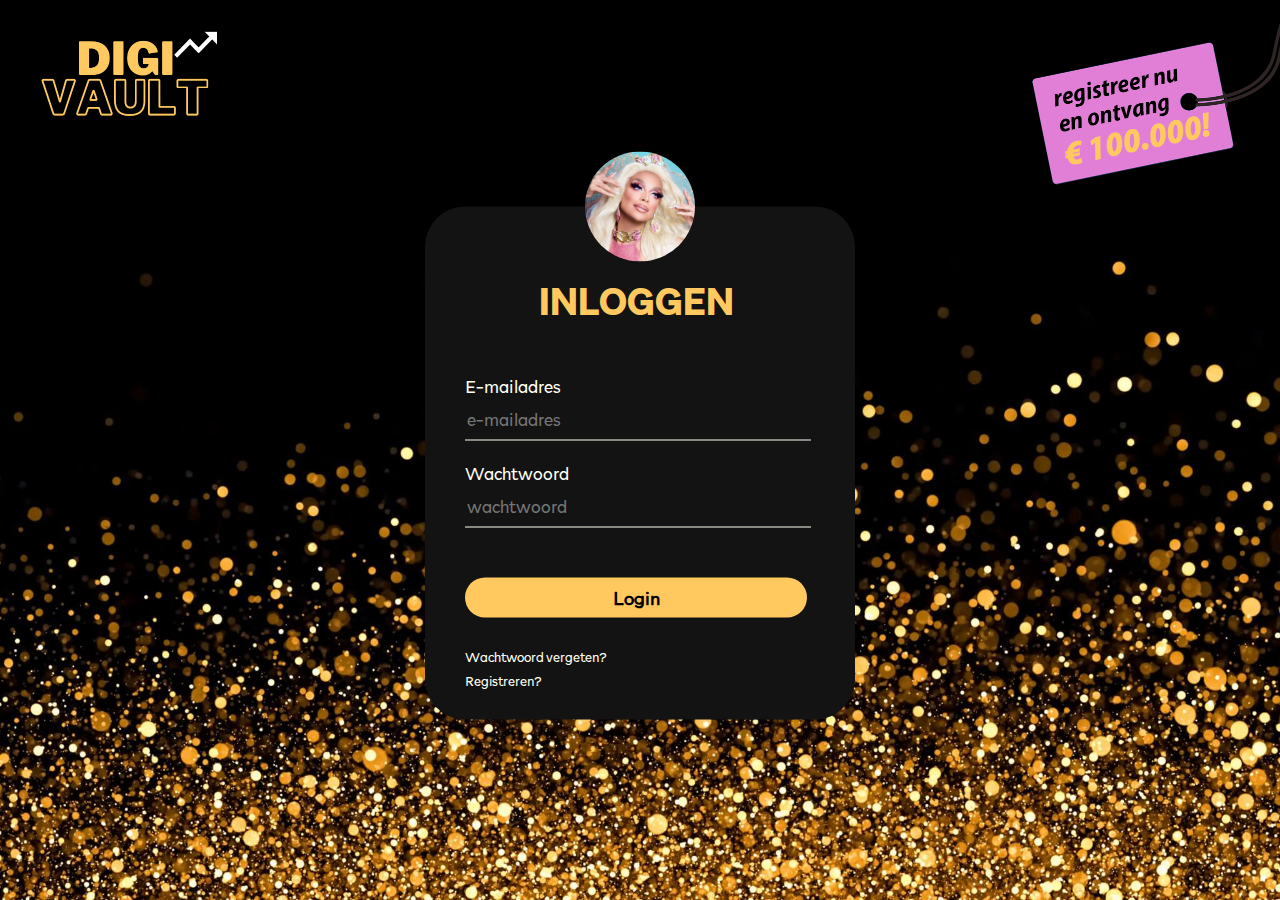
==== src/main/resources/static/index.html @ a88473b8 "Verbetering front end validatie registratieLaag." ====
<!DOCTYPE html>
<html lang="nl">
    <head>
        <meta charset="UTF-8">
        <meta name="viewport" content="width=device-width, initial-scale=1">
        <title>DIGIVAULT - Rich and famous by default</title>
        <link rel="icon" type="image/x-icon" href="images/favicon.png">
        <link rel="stylesheet" href="css/style.css">
        <!-- algemeen javascript -->
        <script defer src="js/loginScript.js"></script>
        <script defer src="js/registratie.js"></script>
    </head>

    <body>

    <!-- Opzet logo-->
    <img id="logoDigivault" src="images/logoDigivault.png" alt="logo van Digivault">

    <!-- Opzet welkomsAanbieding-->
    <img id="welkomsAanbieding" src="images/welkomsAanbieding.png" alt="reclame voor registratie">

    <!-- Opzet loginPagina -->
    <div id = "loginPagina" class="standaard loginPagina">
        <img class="avatar" alt="Diva-avatar" src="images/diva_avatar.jpg">
        <h1>Inloggen</h1>
        <p id="foutMeldingLogin"></p>
        <form>
            <p>E-mailadres</p>
            <input id="email_login" name="email_login" placeholder="e-mailadres" title="vul je e-mailadres in"
                   required="" type="email">
            <p>Wachtwoord</p>
            <input id="wachtwoord_login" name="wachtwoord_login" placeholder="wachtwoord" title="vul je wachtwoord in"
                   required="" type="password">
            <input id="login" name="login" type="submit" value="Login">
            <a id="naarWachtwoordVergeten" href="#">Wachtwoord vergeten?</a> <br>
            <a id="naarRegistreren" href="#">Registreren?</a>
        </form>
    </div>

    <!-- Opzet wachtwoordVergeten -->
    <div id= "wachtwoordVergetenLaag" class="standaard wachtwoordVergeten">
        <img class="avatar" alt="Ooops" src="images/oops1.jpg">
        <h1>Wachtwoord vergeten?</h1>
        <form name="registratieFormulier">
            <p>E-mailadres</p>
            <input id="email_login1" name="email_login" placeholder="e-mailadres" title="vul je e-mailadres in"
                   required="" type="email">
            <p>nieuw wachtwoord</p>
            <input id="wachtwoord_nieuw" name="wachtwoord_nieuw" placeholder="nieuw wachtwoord" title="vul je wachtwoord in"
                   required="" type="password">
            <p>wachtwoord herhalen</p>
            <input id="wachtwoord_herhaal" name="wachtwoord_herhaal" placeholder="herhaal wachtwoord" title="vul je wachtwoord in"
                   required="" type="password">
            <input id="veranderWachtwoord" name="verander" type="submit" value="Verander!">
            <a id="naarLoginPagina" href="#">Inloggen?</a> <br>
            <a id="naarRegistreren1" href="#">Registreren?</a>
        </form>
    </div>

    <!-- Opzet registratieLaag -->
    <div id="registratieLaag" class="standaard registratieLaag">
        <img class="avatar" alt="registratie-avatar" src="images/registratie_avatar.jpg">
        <h1>Registreren</h1>
        <pre id="infoInvullen">Vul hieronder je gegevens in en loop binnen als DIVA! <br id="infoInvullenSchaalbaar"> Velden met een sterretje zijn verplicht</pre>
        <pre id="foutMeldingRegistratie"></pre>
        <form id="registratieFormulier">
            <div id="grid_registratie" class="grid_4">
                <p class="registratie schaalbaar">Inloggegevens:</p>
                <input id="email_reg" name="email_reg" placeholder="e-mailadres *" title="vul een geldig e-mailadres in"
                       required="" type="email">
                <input id="wachtwoord_reg" maxlength="65" minlength="10" name="wachtwoord_reg"
                       placeholder="wachtwoord *" title="je wachtwoord (10 tot 65 tekens)" required="" type="password">
                <input id="wachtwoord_check" maxlength="65" minlength="10" name="wachtwoord_check"
                       placeholder="wachtwoord (check) *" title="herhaal je wachtwoord" required="" type="password">
                <p class="registratie schaalbaar">Persoonsgegevens: </p>
                <input id="voornaam" name="voornaam" placeholder="voornaam *" title="je voornaam" required=""
                       type="text">
                <input id="tussenvoegsel" name="tussenvoegsel" placeholder="tussenvoegsel" maxlength="15"
                       title="je eventuele tussenvoegsel" type="text">
                <input id="achternaam" name="achternaam" placeholder="achternaam *" title="je achternaam" required=""
                       type="text">
                <br class="schaalbaar">
                <input id="geboortedatum" name="geboortedatum" placeholder="geboortedatum *" title="je geboortedatum"
                       required="" type="date">
                <input id="bsn" minlength="8" maxlength="9" name="bsn" placeholder="bsn *"
                       title="je BSN (8 of 9 cijfers)" required="" type="number">
                <br class="schaalbaar">
                <p class="registratie schaalbaar">Adresgegevens:</p>
                <input id="postcode" name="postcode" placeholder="postcode *" title="je postcode (AAAA11)" required=""
                       maxlength="6" type="text">
                <input id="huisnummer" name="huisnummer" placeholder="huisnummer *" title="je huisnummer" required=""
                       type="number">
                <input id="toevoeging" name="toevoeging" placeholder="toevoeging" maxlength="5"
                       title="je eventuele huisnummertoevoeging" type="text">
                <p class="registratie schaalbaar"></p>
                <input id="straatnaam" name="straatnaam" placeholder="straatnaam" title="wordt automatisch ingevuld"
                       required="" type="text">
                <input id="woonplaats" name="woonplaats" placeholder="woonplaats" title="wordt automatisch ingevuld"
                       required="" type="text">
            </div>
            <div class="grid_3">
                <br>
                <input id="registreren" name="registreren" type="submit" value="Registreren">
                <br>
            </div>
        </form>
    </div>

    <!-- Opzet registratieLaag -->
    <div id="registratieBevestiging" class="standaard registratieBevestiging">
        <img class="avatarReg" alt="registratie-avatar" src="images/geregistreerd.gif">
        <h1 id="registratieKop">Welkom DIVA!</h1>
        <pre id="registratieInformatie"></pre>
        <pre id="registratieTegoed">De  <span id="veelGeld">€100.000</span>  staat op je rekening!</pre>
        <input id="bevestigingSluiten" type="submit" value="Super!">
    </div>

    <!-- javascript ivm aanvullen adresgegevens -->
    <script defer src="js/adresAanvulling.js"></script>

    </body>
</html>
---- src/main/resources/static/css/style.css ----
/* ----- KLEUREN ----- */

:root {
    --divaGoud: #ffc95f;
    --divaRoze: #f27ddd;
    --divaDrop: #131313;
    --divaIvoor: #fffff0;
    --divaGroen: #44c26e;
    --divaRood: #E34232;
    --divaBrons: #704909;
}

/* ----- FONTS ----- */

@font-face {
    font-family: diva;
    src: url("../fonts/diva.otf");
}

@font-face {
    font-family: bling;
    src: url("../fonts/bling.otf");
}

/* ----- HTML ELEMENTEN ----- */

body {    /* Opzet body */
    background: url("../images/background.jpg") fixed;
    background-size: cover;
    font-family: diva, Verdana, serif;
    font-size: 17px;
    margin: 0;
    padding: 0;
    min-height: 100vh;
    width: 100%;
    position: relative;
}

h1 {    /* Header 1 */
    font-family: bling, Verdana, sans-serif;
    font-size: 38px;
    /*font-weight: bold;*/
    color: var(--divaGoud);
    text-align: center;
    margin-top: 3px;
    margin-bottom: 30px;
}

h2[class="overzicht"] {    /* Header 2 financieel overzicht */
    /*font-family: bling, Verdana, sans-serif;*/
    font-weight: bold;
    font-size: 32px;
    text-align: center;
    margin-bottom: 30px;
    margin-top: -20px;
    color: var(--divaRoze);
}

pre {    /* Preformatted text, neemt spaties mee */
    font-family: diva, Verdana, sans-serif;
}

#infoInvullen {    /* Aanpassingen voor informatie #infoInvullen in #registratieLaag*/
    text-align: center;
    font-weight: normal;
    margin-top: -25px;
    margin-bottom: 40px;
}

p {    /* Alinea's */
    margin: 0;
    padding: 0;
}

p[class="registratie"] {    /* Aanpassingen voor alinea's in de registratieLaag */
    margin-top: 9px;
    margin-left: -10px;
    margin-right: 2px;
}

p[class="fi"] {    /* Aanpassingen voor alinea's in het financieel overzicht */
    font-weight: bold;
    font-size: 18px;
    color: var(--divaRoze);

}

a {    /* Standaardstijl voor alle linkjes */
    transition-duration: 0.4s;
    font-family: diva, Verdana, sans-serif;
    font-size: 13px;
    font-weight: initial;
    color: var(--divaIvoor);
    text-decoration: none;
    line-height: 20px;
}

a[id="naarAlleKoersen"] {    /* Aangepaste stijl voor linkje #naarAlleKoersen */
    display: block;
    font-size: 16px;
    text-align: center;
    margin: 20px auto -30px;
}

a:hover {    /* Standaardstijl voor gehoverde linkjes */
    color: var(--divaGoud);
}

input {    /* Standaardstijl invoerveld */
    width: 100%;
    margin-bottom: 20px;
    font-size: 17px;
    font-family: diva, serif;
    color: var(--divaIvoor);
    border: none;
    border-bottom: 1px solid;
    background: transparent;
    outline: none;
    height: 40px;
}

input[type="submit"], input[type="button"] {    /* Aanpassingen invoervelden van type submit/button */
    margin-top: 30px;
    margin-bottom: 25px;
    background: var(--divaGoud);
    text-align: center;
    border: none;
    outline: none;
    height: 40px;
    color: black;
    font-size: 18px;
    font-weight: bold;
    border-radius: 20px;
}

input[type="submit"]:hover, input[type="button"]:hover {    /* Aanpassingen invoervelden van submit/button bij hover */
    box-shadow: 0 3px 9px 0 rgba(0, 0, 0, 0.24), 0 7px 20px 0 rgba(0,0,0,0.19);
    transition-duration: 1.2s;
    background: var(--divaRoze);
    cursor: pointer;
}

input[class = "hoeveelheid"] {    /* Hoeveelheid invoerveld voor transactie*/
    width: 150px;
    font-size: 17px;
    font-family: diva, serif;
    color: var(--divaIvoor);
    border: none;
    border-bottom: 1px solid;
    background: transparent;
    outline: none;
    height: 20px;
}

/* ----- KLASSEN ----- */

.standaard {    /* Standaardstijl van pagina of laag */
    background: var(--divaDrop);
    margin-top: 1%;
    border-radius: 40px;
    padding: 70px 40px;
    border: none;
    top: 50%;
    left: 50%;
    transform: translate(-50%,-50%);
    position: absolute;
    color: var(--divaIvoor);
    box-sizing: border-box;
}

.loginPagina {    /* Aanpassingen voor klasse loginPagina */
    display: block;
    padding-right: 48px;
    width: 430px;
    height: 513px;
}

.registratieLaag {    /* Aanpassingen voor klasse registratieLaag */
    height: 675px;
    width: 950px;
    padding: 70px 60px;
    display: none;
}

.koersInformatieLaag {     /* Aanpassingen voor klasse registratieLaag */
    height: 735px;
    width: 630px;
    padding-left: 52px;
    padding-right: 52px;
}

.koersDiagramLaag {    /* Aanpassingen voor klasse koersDiagramLaag */
    height: 735px;
    width: 630px;
    padding-left: 40px;
    padding-right: 40px;
}

.registratieBevestiging {    /* Melding na geslaagde registratie */
    height: 625px;
    width: 430px;
    display: none;
    padding-top: 400px;
}
.transactieBevestiging {    /* Melding na geslaagde registratie */
    display: none;
    padding-top: 240px;
}


.financieelOverzicht { /* Aanpassingen voor financieel overzicht */
    display: block;
    padding: 30px 90px;
    width: 1000px;
    height: 620px;
    overflow-y: auto;
    margin-top:58px;
}

.financieelOverzichtContainer { /* Container rondom financieel overzicht, anders valt avatar eraf door scrollbalk*/
    width: 1000px;
    height: 620px;
}

.wachtwoordVergeten{ /* Aanpassing voor wachtwoord vergeten */
    display: none;
    width: 950px;
    height: 660px;
}

.transactiePagina {    /* Aanpassingen voor transactiePagina */
    display: block;
    padding-right: 48px;
    width: 800px;
    height: 508px;
}

.grid_2 {  /* Standaardstijl voor gebruik grid van 2 grid-cellen */
    /*padding-left: 45px;*/
    display: grid;
    grid-gap: 12px;
    grid-template-columns: auto auto;
}

.grid_3_transactie {   /* Standaardstijl voor gebruik grid van 3 grid-cellen transactie */
    /*padding-left: 45px;*/
    display: grid;
    grid-gap: 12px;
    grid-column-gap: 30px;
    grid-template-columns: auto auto auto;
}

.grid_3 {   /* Standaardstijl voor gebruik grid van 3 grid-cellen */
    display: grid;
    grid-gap: 12px;
    grid-template-columns: auto auto auto;
}
.grid_4 {   /* Standaardstijl voor gebruik grid van 4 grid-cellen */
    display: grid;
    grid-gap: 10px;
    grid-column-gap: 30px;
    grid-template-columns: auto auto auto auto;
}

.avatar {    /* Standaardstijl voor avatars */
    width: 110px;
    height: 110px;
    border-radius: 50%;
    position: absolute;
    top: -55px;
    left: calc(50% - 55px);
}

.avatarReg {    /* Aanpassing avatar registratieLaag */
    width: 430px;
    height: 270px;
    border-top-left-radius: 40px;
    border-top-right-radius: 40px;
    position: absolute;
    top: 0px;
    left: calc(50% - 215px);
}
.avatarTrans {    /* Aanpassing avatar registratieLaag */
    width: 430px;
    height: 350px;
    border-top-left-radius: 40px;
    border-top-right-radius: 40px;
    position: absolute;
    top: 0px;
    left: calc(50% - 215px);
}

.dropKoers {
    background-color: var(--divaGoud);
    color: var(--divaDrop);
    font-family: diva, serif;
    font-weight: bold;
    padding: 2px;
    font-size: 17px;
    border-radius: 40px;
    margin-bottom: 35px;
    min-width: 200px;
    border: none;
    cursor: pointer;
    position: relative;
    margin-left: 175px;
}

.dropKoers:hover, .dropKoers:focus {
    background-color: var(--divaRoze);
}

.dropdownKoers {
    position: relative;
    display: inline-block;
}

.dropdownKoers-content {
    display: none;
    position: absolute;
    margin-top: -25px;
    margin-left: 175px;
    border-radius: 10px;
    background-color: #101010;
    border-color: #000000;
    color: var(--divaIvoor);
    min-width: 200px;
    max-height: 300px;
    overflow: auto;
    z-index: 1;
}

.dropdownKoers-content a {
    color: var(--divaIvoor);
    padding: 8px 16px;
    font-size: 15px;
    text-align: center;
    font-weight: normal;
    text-decoration: none;
    display: block;
}

.dropdownKoers a:hover {
    background-color: #1c1c1c;
}

.show {display: block;}

/* ----- ID'S ----- */

#logoDigivault {    /* Stijl Digivault-logo */
    position: fixed;
    cursor: pointer;
    top: 15px;
    width: 250px;
    height: 127px;
}

#logoDigivault:hover {    /* Stijl Digivault-logo bij hover */
    transform: scale(1.03);
}

#welkomsAanbieding {    /* Stijl registratieLabel */
    position: fixed;
    cursor: pointer;
    top: 20px;
    right: 0;
    width: 250px;
    height: 167px;
    margin-right: 0px;
    margin-top: 0px;
    transition: .3s ease-in-out;
}

#welkomsAanbieding:hover {    /* Stijl registratieLabel bij hover */
    opacity: 1;
    transform: scale(1.08);
    margin-right: 5px;
    margin-top: 5px;
}

#infoInvullenSchaalbaar {
    margin-top: -20px;
    display: none;
    text-align: center;
}

#registratieBevestiging {
    margin-top: 0px;
    font-size: 1.05em;
    line-height: 1.50em;
    text-align: center;
    font-weight: lighter;
}
#transactieBevestiging {
    margin-top: 0px;
    font-size: 1.05em;
    line-height: 2.00em;
    text-align: center;
    font-weight: lighter;
}

#registratieKop {
    margin-top: -85px;
}

#actueleWaarde {
    margin-top: -5px;
    margin-bottom: 2px;
    text-align: center;
}

#vergrootKoers {     /* Maakt valutawaarde in Koersdiagram groter */
    margin-bottom: 35px;
    font-size: 40px;
    height: 40px;
    font-weight: bold;
    text-align: center;
}

#standaardButtonBreedte {    /* Stijl voor een standaardButton */
    margin-top: 40px;
    width: 330px;
    margin-left: auto;
    margin-right: auto;
    display: block;
}

#historischDagwaarde {
    margin-bottom: 15px;
    text-align: center;
}

#foutMeldingRegistratie {
    height: 14px;
    color: var(--divaRood);
    top: -34px;
    margin-bottom: 2px;
    position: relative;
    text-align: center;
}

#foutMeldingLogin {
    height: 14px;
    color: var(--divaRood);
    top: -35px;
    margin-bottom: 2px;
    position: relative;
    text-align: center;
}

#foutMeldingTransactie {
    height: 14px;
    color: var(--divaRood);
    top: -35px;
    margin-bottom: 2px;
    position: relative;
    text-align: center;
}

#veelGeld {
    color: var(--divaRoze);
    font-weight: bold;
    font-size: x-large;
}

/* ----- SCRIPTS ----- */

/* Wijzig elementen bij scherm SMALLER dan 1350px */
@media only screen and (max-width: 1350px) {
    #registratieLaag {
        margin-top: 100px;
    }
    #financieelOverzichtContainer{
        margin-top: 100px;
    }
    #financieelOverzicht{
        margin-top: 100px;
    }
    #transactiePagina{
        margin-top: 100px;
    }

}

/* Wijzig elementen bij scherm SMALLER dan 1020 */
@media only screen and (max-width: 1020px) {
    body {
        margin-top: 100px;
    }
    #grid_registratie {
        grid-template-columns: auto auto;
    }
    #registratieLaag {
        width: 550px;
        margin-top: 100px;
        height: 840px;
    }
    .schaalbaar {
        display: none;
    }
    #infoInvullenSchaalbaar {
        display: block;
    }
    #financieelOverzichtContainer{
              width: 550px;
              margin-top: 100px;
              height: 840px;
    }
    #financieelOverzicht{
        width: 550px;
        margin-top: 100px;
        height: 840px;
    }
    #transactiePagina{
        width: 550px;
        margin-top: 100px;
        height: 840px;
    }

}

/* Wijzig elementen bij scherm SMALLER dan 600px */
@media only screen and (max-width: 600px) {
    #registratieLaag {
        width: 100%;
        border-radius: 0;
    }
    #loginPagina {
        width: 100%;
        border-radius: 0;
    }
    #welkomsAanbieding {
        display: none;
    }
    #financieelOverzichtContainer{
        width: 100%;
        border-radius: 0;
    }
    #financieelOverzicht{
        width: 100%;
        border-radius: 0;
    }
    #transactiePagina{
        width: 100%;
        border-radius: 0;
    }
}

/* Wijzig elementen bij scherm LAGER dan 750px */
@media only screen and (max-height: 750px) {
    #registratieLaag {
        margin-top: 150px;
    }
}

/* Wijzig elementen bij scherm LAGER dan 600px */
@media only screen and (max-height: 600px) {
    #logoDigivault, #welkomsAanbieding {
        display: none;
    }
}

/* Aanpassing kleur kalendericoon registratieLaag */
::-webkit-calendar-picker-indicator{
    filter: invert(1);
}

/* Aanpassing kleur wachtwoord-iconen registratieLaag */
::-ms-reveal {
    filter: invert(1);
}

/* Aanpassingen voor scrollbar */
::-webkit-scrollbar {
    margin-right: -5px;
    width: 13px;
}
::-webkit-scrollbar-track {
    background: #0d0c0c;
    border-radius: 5px;
}
::-webkit-scrollbar-thumb {
    border-radius: 100px;
    background: #101010;
    height: 30px;
    border: 6px solid #171717;
}
::-webkit-scrollbar-thumb:hover {
    background: #222;
    background: var(--divaBrons);
}

.dropdown_assets {
    background-color: var(--divaGoud);
    color: black;
    font-size: 17px;
    font-family: diva, serif;
    border: none;
    cursor: pointer;
    position: relative;
    display: inline-block;
    text-align: center;
    border-radius: 15px;
    height: 30px;
}

/* ----- TABLES ----- */
table {
    width: 820px;
}

th {
    color: var(--divaRoze);
    text-align: left;
    font-size: 18px;
    font-weight: bold;
    height: 40px;
}
th:hover{
    color: var(--divaGoud);
}
td {
    width: 250px;
}
/* table sortable: de pizzapuntjes voor asc/desc. hover & kleur, responsive*/
.fi-table th {
    cursor: pointer;
}
.fi-table {
    overflow-x: auto;
}

.fi-table .th-sort-asc::after {
    content: "\25b4";
}

.fi-table .th-sort-desc::after {
    content: "\25be";
}

.fi-table .th-sort-asc::after,
.fi-table .th-sort-desc::after {
    margin-left: 5px;
}

.fi-table .th-sort-asc,
.fi-table .th-sort-desc {
    color: var(--divaGoud);
}
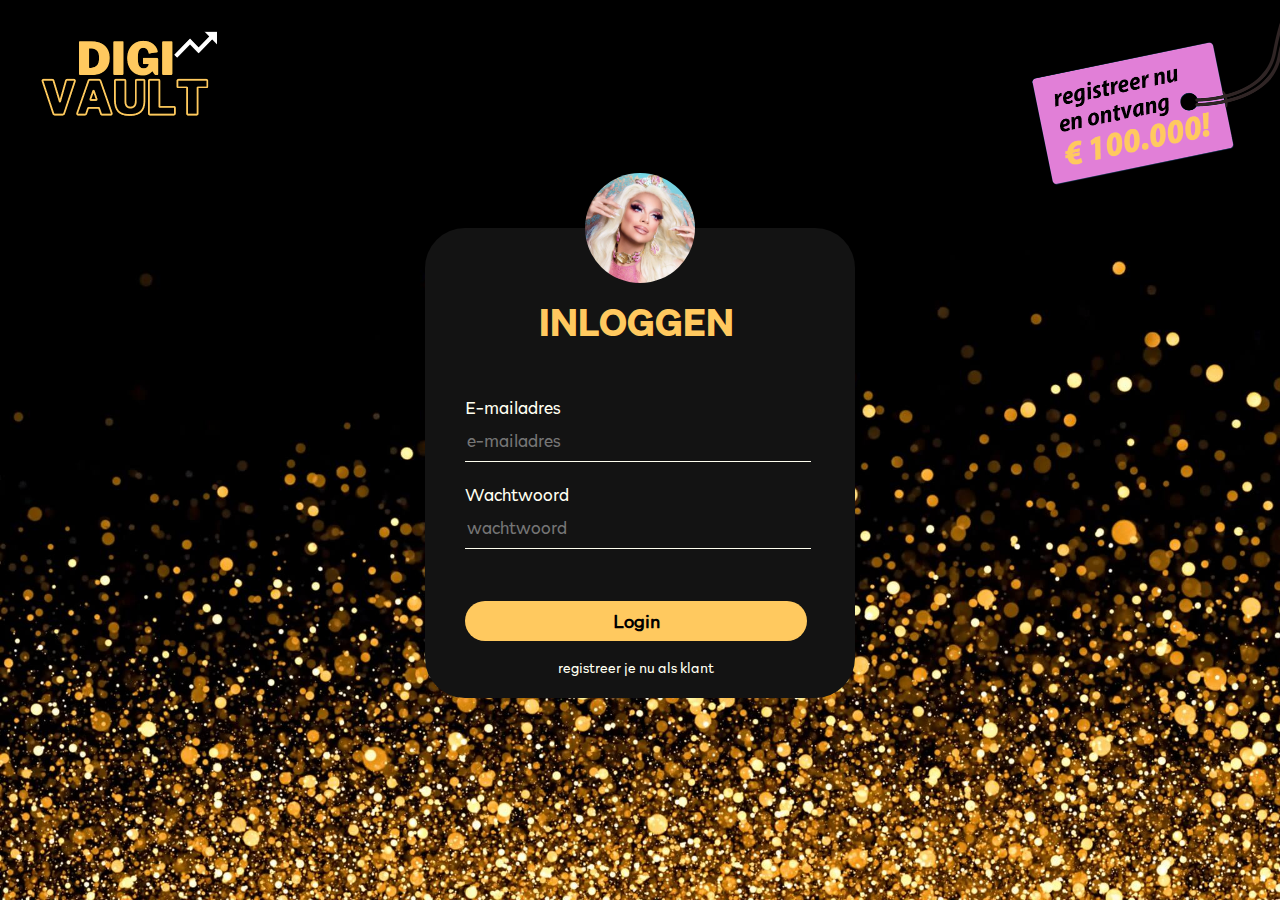
==== commit 3be0214c: "Update front end loginPagina." ====
--- a/src/main/resources/static/index.html
+++ b/src/main/resources/static/index.html
@@ -32,8 +32,7 @@
             <input id="wachtwoord_login" name="wachtwoord_login" placeholder="wachtwoord" title="vul je wachtwoord in"
                    required="" type="password">
             <input id="login" name="login" type="submit" value="Login">
-            <a id="naarWachtwoordVergeten" href="#">Wachtwoord vergeten?</a> <br>
-            <a id="naarRegistreren" href="#">Registreren?</a>
+            <a id="naarRegistreren" href="#">registreer je nu als klant</a>
         </form>
     </div>
 
@@ -74,29 +73,29 @@
                        placeholder="wachtwoord (check) *" title="herhaal je wachtwoord" required="" type="password">
                 <p class="registratie schaalbaar">Persoonsgegevens: </p>
                 <input id="voornaam" name="voornaam" placeholder="voornaam *" title="je voornaam" required=""
-                       type="text">
+                       pattern="[A-Za-z -]+" type="text">
                 <input id="tussenvoegsel" name="tussenvoegsel" placeholder="tussenvoegsel" maxlength="15"
                        title="je eventuele tussenvoegsel" type="text">
                 <input id="achternaam" name="achternaam" placeholder="achternaam *" title="je achternaam" required=""
-                       type="text">
+                       pattern="[A-Za-z -]+" type="text">
                 <br class="schaalbaar">
                 <input id="geboortedatum" name="geboortedatum" placeholder="geboortedatum *" title="je geboortedatum"
                        required="" type="date">
                 <input id="bsn" minlength="8" maxlength="9" name="bsn" placeholder="bsn *"
-                       title="je BSN (8 of 9 cijfers)" required="" type="number">
+                       title="je BSN (8 of 9 cijfers)" required="" pattern="[0-9]+" type="number">
                 <br class="schaalbaar">
                 <p class="registratie schaalbaar">Adresgegevens:</p>
                 <input id="postcode" name="postcode" placeholder="postcode *" title="je postcode (AAAA11)" required=""
                        maxlength="6" type="text">
                 <input id="huisnummer" name="huisnummer" placeholder="huisnummer *" title="je huisnummer" required=""
-                       type="number">
+                       pattern="[0-9]+" maxlength="5" type="number">
                 <input id="toevoeging" name="toevoeging" placeholder="toevoeging" maxlength="5"
                        title="je eventuele huisnummertoevoeging" type="text">
                 <p class="registratie schaalbaar"></p>
-                <input id="straatnaam" name="straatnaam" placeholder="straatnaam" title="wordt automatisch ingevuld"
-                       required="" type="text">
-                <input id="woonplaats" name="woonplaats" placeholder="woonplaats" title="wordt automatisch ingevuld"
-                       required="" type="text">
+                <input id="straatnaam" name="straatnaam" placeholder="straatnaam *" title="wordt automatisch ingevuld"
+                       required="" pattern="[A-Za-z -]+" type="text">
+                <input id="woonplaats" name="woonplaats" placeholder="woonplaats *" title="wordt automatisch ingevuld"
+                       required="" pattern="[A-Za-z -]+" type="text">
             </div>
             <div class="grid_3">
                 <br>
--- a/src/main/resources/static/css/style.css
+++ b/src/main/resources/static/css/style.css
@@ -7,7 +7,7 @@
     --divaIvoor: #fffff0;
     --divaGroen: #44c26e;
     --divaRood: #E34232;
-    --divaBrons: #704909;
+    --divaBrons: #614101;
 }
 
 /* ----- FONTS ----- */
@@ -47,12 +47,13 @@
 }
 
 h2[class="overzicht"] {    /* Header 2 financieel overzicht */
-    /*font-family: bling, Verdana, sans-serif;*/
+    font-family: diva, Verdana, sans-serif;
     font-weight: bold;
     font-size: 32px;
     text-align: center;
     margin-bottom: 30px;
     margin-top: -20px;
+    margin-left: 30px;
     color: var(--divaRoze);
 }
 
@@ -100,6 +101,14 @@
     font-size: 16px;
     text-align: center;
     margin: 20px auto -30px;
+}
+
+a[id="naarRegistreren"] {    /* Aangepaste stijl voor linkje #naarAlleKoersen */
+    display: block;
+    margin-top: -8px;
+    font-size: 14px;
+    font-weight: lighter;
+    text-align: center;
 }
 
 a:hover {    /* Standaardstijl voor gehoverde linkjes */
@@ -172,7 +181,7 @@
     display: block;
     padding-right: 48px;
     width: 430px;
-    height: 513px;
+    height: 470px;
 }
 
 .registratieLaag {    /* Aanpassingen voor klasse registratieLaag */
@@ -208,21 +217,21 @@
 }
 
 
-.financieelOverzicht { /* Aanpassingen voor financieel overzicht */
-    display: block;
-    padding: 30px 90px;
+.financieelOverzicht {    /* Aanpassingen voor financieel overzicht */
+    display: block;
+    padding: 0 60px;
+    width: 940px;
+    height: 420px;
+    overflow-y: auto;
+    margin-top: 70px;
+}
+
+.financieelOverzichtContainer {    /* Container rondom financieel overzicht, anders valt avatar eraf door scrollbalk*/
     width: 1000px;
-    height: 620px;
-    overflow-y: auto;
-    margin-top:58px;
-}
-
-.financieelOverzichtContainer { /* Container rondom financieel overzicht, anders valt avatar eraf door scrollbalk*/
-    width: 1000px;
-    height: 620px;
-}
-
-.wachtwoordVergeten{ /* Aanpassing voor wachtwoord vergeten */
+    height: 760px;
+}
+
+.wachtwoordVergeten{    /* Aanpassing voor wachtwoord vergeten */
     display: none;
     width: 950px;
     height: 660px;
@@ -235,7 +244,7 @@
     height: 508px;
 }
 
-.grid_2 {  /* Standaardstijl voor gebruik grid van 2 grid-cellen */
+.grid_2 {    /* Standaardstijl voor gebruik grid van 2 grid-cellen */
     /*padding-left: 45px;*/
     display: grid;
     grid-gap: 12px;
@@ -243,14 +252,13 @@
 }
 
 .grid_3_transactie {   /* Standaardstijl voor gebruik grid van 3 grid-cellen transactie */
-    /*padding-left: 45px;*/
     display: grid;
     grid-gap: 12px;
     grid-column-gap: 30px;
     grid-template-columns: auto auto auto;
 }
 
-.grid_3 {   /* Standaardstijl voor gebruik grid van 3 grid-cellen */
+.grid_3 {    /* Standaardstijl voor gebruik grid van 3 grid-cellen */
     display: grid;
     grid-gap: 12px;
     grid-template-columns: auto auto auto;
@@ -290,7 +298,7 @@
     left: calc(50% - 215px);
 }
 
-.dropKoers {
+.dropKoers {    /* Stijl voor dropdown in koersDiagram */
     background-color: var(--divaGoud);
     color: var(--divaDrop);
     font-family: diva, serif;
@@ -305,16 +313,13 @@
     position: relative;
     margin-left: 175px;
 }
-
 .dropKoers:hover, .dropKoers:focus {
     background-color: var(--divaRoze);
 }
-
 .dropdownKoers {
     position: relative;
     display: inline-block;
 }
-
 .dropdownKoers-content {
     display: none;
     position: absolute;
@@ -329,7 +334,6 @@
     overflow: auto;
     z-index: 1;
 }
-
 .dropdownKoers-content a {
     color: var(--divaIvoor);
     padding: 8px 16px;
@@ -339,12 +343,12 @@
     text-decoration: none;
     display: block;
 }
-
 .dropdownKoers a:hover {
     background-color: #1c1c1c;
 }
-
-.show {display: block;}
+.show {
+    display: block;
+}
 
 /* ----- ID'S ----- */
 
@@ -379,20 +383,25 @@
     margin-top: 5px;
 }
 
-#infoInvullenSchaalbaar {
+#infoInvullenSchaalbaar {    /* Ruimte voor creëren van break in registratieLaag ivm schaalbaarheid */
     margin-top: -20px;
     display: none;
     text-align: center;
 }
 
-#registratieBevestiging {
+#registratieBevestiging {    /* Laag met bevestiging van registratie */
     margin-top: 0px;
     font-size: 1.05em;
     line-height: 1.50em;
     text-align: center;
     font-weight: lighter;
 }
-#transactieBevestiging {
+
+#registratieKop {    /* Kop voor begroeting in registratieBevestiging */
+    margin-top: -85px;
+}
+
+#transactieBevestiging {    /* Laag met bevestiging van transactie */
     margin-top: 0px;
     font-size: 1.05em;
     line-height: 2.00em;
@@ -400,11 +409,40 @@
     font-weight: lighter;
 }
 
-#registratieKop {
-    margin-top: -85px;
-}
-
-#actueleWaarde {
+
+#divaPlaatsing {    /* Positionering begroeting in financieelOverzicht */
+    color: var(--divaRoze);
+    margin-top: -23px;
+    font-weight: bolder;
+    font-size: 25px;
+    text-align: center;
+}
+
+#ibanPlaatsing {    /* positioneert #iban in financieelOverzicht */
+    margin-top: 7px;
+    text-align: center;
+}
+
+#saldoPlaatsing {    /* positioneert #saldo in financieelOverzicht */
+    text-align: center;
+}
+
+#naarTransactiePagina {    /* Plaatsing Trade-button op financieelOverzicht */
+    margin-left: 40px;
+    margin-top: 470px;
+}
+
+#naarLoginPagina {    /* Positionering uitlogKnop in financieelOverzicht */
+    margin-top: 480px;
+    margin-right: 20px;
+    text-align: right;
+}
+
+#login {    /* Positionering loginKnop op loginPagina */
+    margin-top: 32px;
+}
+
+#actueleWaarde {    /* Positionering van #actueleWaarde in koersDiagram */
     margin-top: -5px;
     margin-bottom: 2px;
     text-align: center;
@@ -426,12 +464,7 @@
     display: block;
 }
 
-#historischDagwaarde {
-    margin-bottom: 15px;
-    text-align: center;
-}
-
-#foutMeldingRegistratie {
+#foutMeldingRegistratie {    /* Veld voor foutmeldingen in registratieLaag */
     height: 14px;
     color: var(--divaRood);
     top: -34px;
@@ -440,7 +473,7 @@
     text-align: center;
 }
 
-#foutMeldingLogin {
+#foutMeldingLogin {     /* Veld voor foutmeldingen op loginPagina */
     height: 14px;
     color: var(--divaRood);
     top: -35px;
@@ -449,7 +482,7 @@
     text-align: center;
 }
 
-#foutMeldingTransactie {
+#foutMeldingTransactie {     /* Veld voor foutmeldingen in transactie */
     height: 14px;
     color: var(--divaRood);
     top: -35px;
@@ -464,6 +497,13 @@
     font-size: x-large;
 }
 
+#currency {
+    width: 150px;
+    position: absolute;
+    top: 5%;
+    right: 5%;
+}
+
 /* ----- SCRIPTS ----- */
 
 /* Wijzig elementen bij scherm SMALLER dan 1350px */
@@ -502,14 +542,14 @@
     #infoInvullenSchaalbaar {
         display: block;
     }
-    #financieelOverzichtContainer{
-              width: 550px;
-              margin-top: 100px;
-              height: 840px;
+    #financieelOverzichtContainer {
+        width: 550px;
+        margin-top: 100px;
+        height: 840px;
     }
     #financieelOverzicht{
         width: 550px;
-        margin-top: 100px;
+        margin-top: 230px;
         height: 840px;
     }
     #transactiePagina{
@@ -540,10 +580,18 @@
     #financieelOverzicht{
         width: 100%;
         border-radius: 0;
+        margin-top: 270px;
     }
     #transactiePagina{
         width: 100%;
         border-radius: 0;
+    }
+}
+
+/* Wijzig elementen bij scherm SMALLER dan 500px */
+@media only screen and (max-width: 500px) {
+    #financieelOverzicht {
+        margin-top: 280px;
     }
 }
 
@@ -575,6 +623,7 @@
 ::-webkit-scrollbar {
     margin-right: -5px;
     width: 13px;
+    height: 13px;
 }
 ::-webkit-scrollbar-track {
     background: #0d0c0c;
@@ -582,9 +631,9 @@
 }
 ::-webkit-scrollbar-thumb {
     border-radius: 100px;
-    background: #101010;
+    background: #303030;
     height: 30px;
-    border: 6px solid #171717;
+    border: 6px solid #1b1b1b;
 }
 ::-webkit-scrollbar-thumb:hover {
     background: #222;
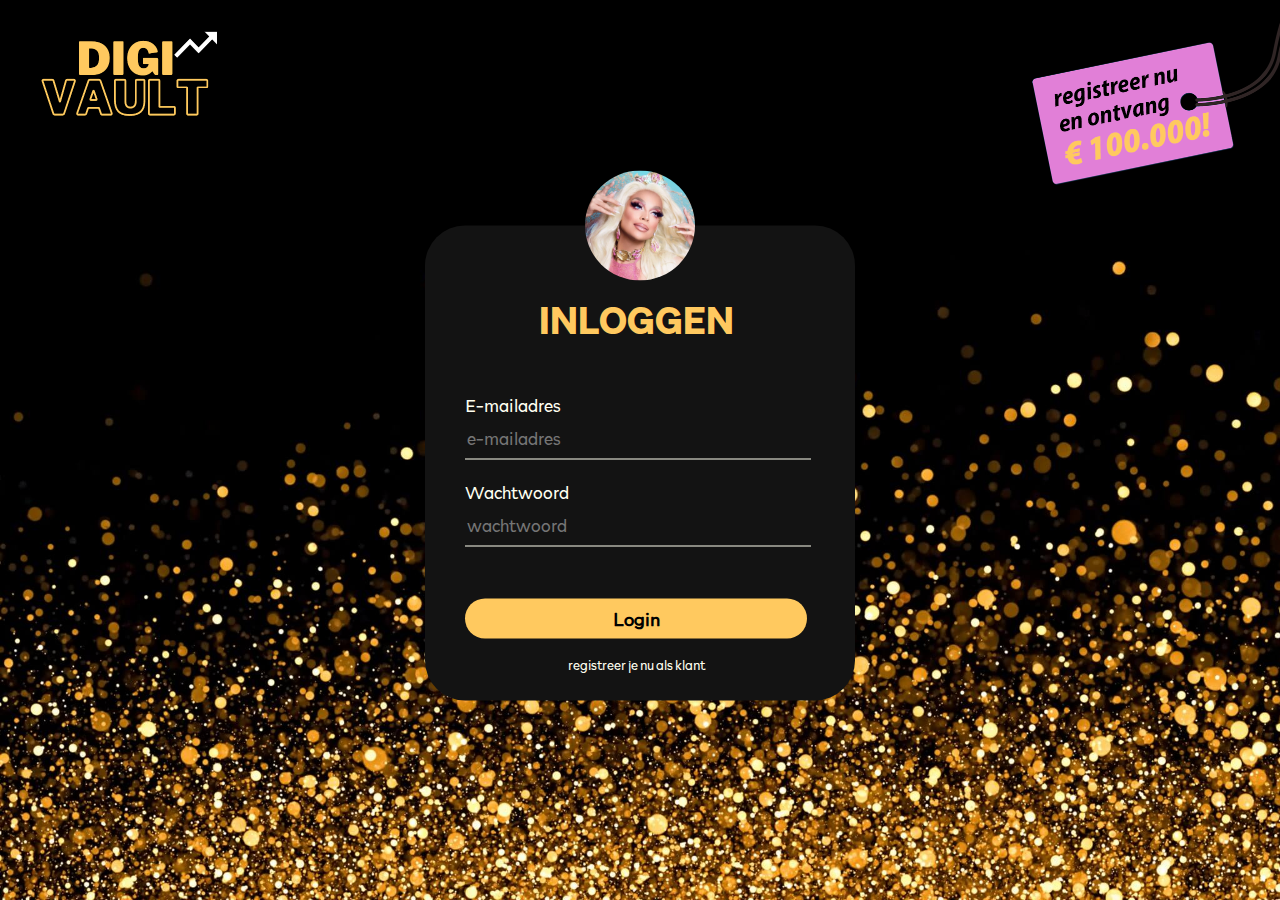
==== commit 2891ac46: "Oplossen merging-conflict Stylesheet." ====
--- a/src/main/resources/static/index.html
+++ b/src/main/resources/static/index.html
@@ -100,7 +100,7 @@
             <div class="grid_3">
                 <br>
                 <input id="registreren" name="registreren" type="submit" value="Registreren">
-                <br>
+                <a id="terugNaarLogin" href="#">naar loginpagina</a>
             </div>
         </form>
     </div>
--- a/src/main/resources/static/css/style.css
+++ b/src/main/resources/static/css/style.css
@@ -103,10 +103,11 @@
     margin: 20px auto -30px;
 }
 
-a[id="naarRegistreren"] {    /* Aangepaste stijl voor linkje #naarAlleKoersen */
+a[id="naarRegistreren"] {    /* Aangepaste stijl voor linkje #naarRegistreren bij loginPagina */
+    color: var(--divaIvoor);
     display: block;
-    margin-top: -8px;
-    font-size: 14px;
+    margin-top: -9px;
+    font-size: 13px;
     font-weight: lighter;
     text-align: center;
 }
@@ -181,7 +182,7 @@
     display: block;
     padding-right: 48px;
     width: 430px;
-    height: 470px;
+    height: 475px;
 }
 
 .registratieLaag {    /* Aanpassingen voor klasse registratieLaag */
@@ -241,7 +242,7 @@
     display: block;
     padding-right: 48px;
     width: 800px;
-    height: 508px;
+    height: 550px;
 }
 
 .grid_2 {    /* Standaardstijl voor gebruik grid van 2 grid-cellen */
@@ -412,7 +413,7 @@
 
 #divaPlaatsing {    /* Positionering begroeting in financieelOverzicht */
     color: var(--divaRoze);
-    margin-top: -23px;
+    margin-top: -24px;
     font-weight: bolder;
     font-size: 25px;
     text-align: center;
@@ -433,8 +434,33 @@
 }
 
 #naarLoginPagina {    /* Positionering uitlogKnop in financieelOverzicht */
+    color: var(--divaIvoor);
     margin-top: 480px;
     margin-right: 20px;
+    text-align: right;
+}
+
+.linkjes {
+    text-align: right;
+}
+
+#terug {    /* Positionering terugKnop in transactie */
+    margin-top: 380px;
+    margin-right: 10px;
+}
+
+#uitlog { /* Positionering uitlogKnop in transactie */
+    margin-top: 480px;
+    margin-right: 10px;
+}
+
+#registreren {    /* Positionering loginButton */
+    margin-left: 40px;
+}
+
+#terugNaarLogin {     /* Positionering terugKnop in registratieLaag */
+    color: var(--divaIvoor);
+    margin-top: 40px;
     text-align: right;
 }
 
@@ -514,9 +540,6 @@
     #financieelOverzichtContainer{
         margin-top: 100px;
     }
-    #financieelOverzicht{
-        margin-top: 100px;
-    }
     #transactiePagina{
         margin-top: 100px;
     }
@@ -545,19 +568,21 @@
     #financieelOverzichtContainer {
         width: 550px;
         margin-top: 100px;
-        height: 840px;
+        height: 750px;
+        grid-template-columns: auto;
     }
     #financieelOverzicht{
-        width: 550px;
-        margin-top: 230px;
-        height: 840px;
+        width: 500px;
+        height: 440px;
     }
     #transactiePagina{
         width: 550px;
         margin-top: 100px;
-        height: 840px;
-    }
-
+        height: 900px;
+    }
+    #kopFO {
+        font-size: 30px;
+    }
 }
 
 /* Wijzig elementen bij scherm SMALLER dan 600px */
@@ -580,7 +605,7 @@
     #financieelOverzicht{
         width: 100%;
         border-radius: 0;
-        margin-top: 270px;
+        height: 350px;
     }
     #transactiePagina{
         width: 100%;
@@ -588,16 +613,30 @@
     }
 }
 
-/* Wijzig elementen bij scherm SMALLER dan 500px */
-@media only screen and (max-width: 500px) {
+
+/* Wijzig elementen bij scherm LAGER dan 1050px */
+@media only screen and (max-height: 860px) {
+    #financieelOverzichtContainer {
+        margin-top: 40px;
+    }
+}
+
+/* Wijzig elementen bij scherm LAGER dan 1050px */
+@media only screen and (max-height: 800px) {
+    #financieelOverzichtContainer {
+        margin-top: 90px;
+    }
+}
+
+/* Wijzig elementen bij scherm LAGER dan 750px */
+@media only screen and (max-height: 700px) {
+    #registratieLaag {
+        margin-top: 150px;
+    }
+    #financieelOverzichtContainer {
+        margin-top: 150px;
+    }
     #financieelOverzicht {
-        margin-top: 280px;
-    }
-}
-
-/* Wijzig elementen bij scherm LAGER dan 750px */
-@media only screen and (max-height: 750px) {
-    #registratieLaag {
         margin-top: 150px;
     }
 }
@@ -606,6 +645,9 @@
 @media only screen and (max-height: 600px) {
     #logoDigivault, #welkomsAanbieding {
         display: none;
+    }
+    #financieelOverzichtContainer {
+        margin-top: 190px;
     }
 }
 
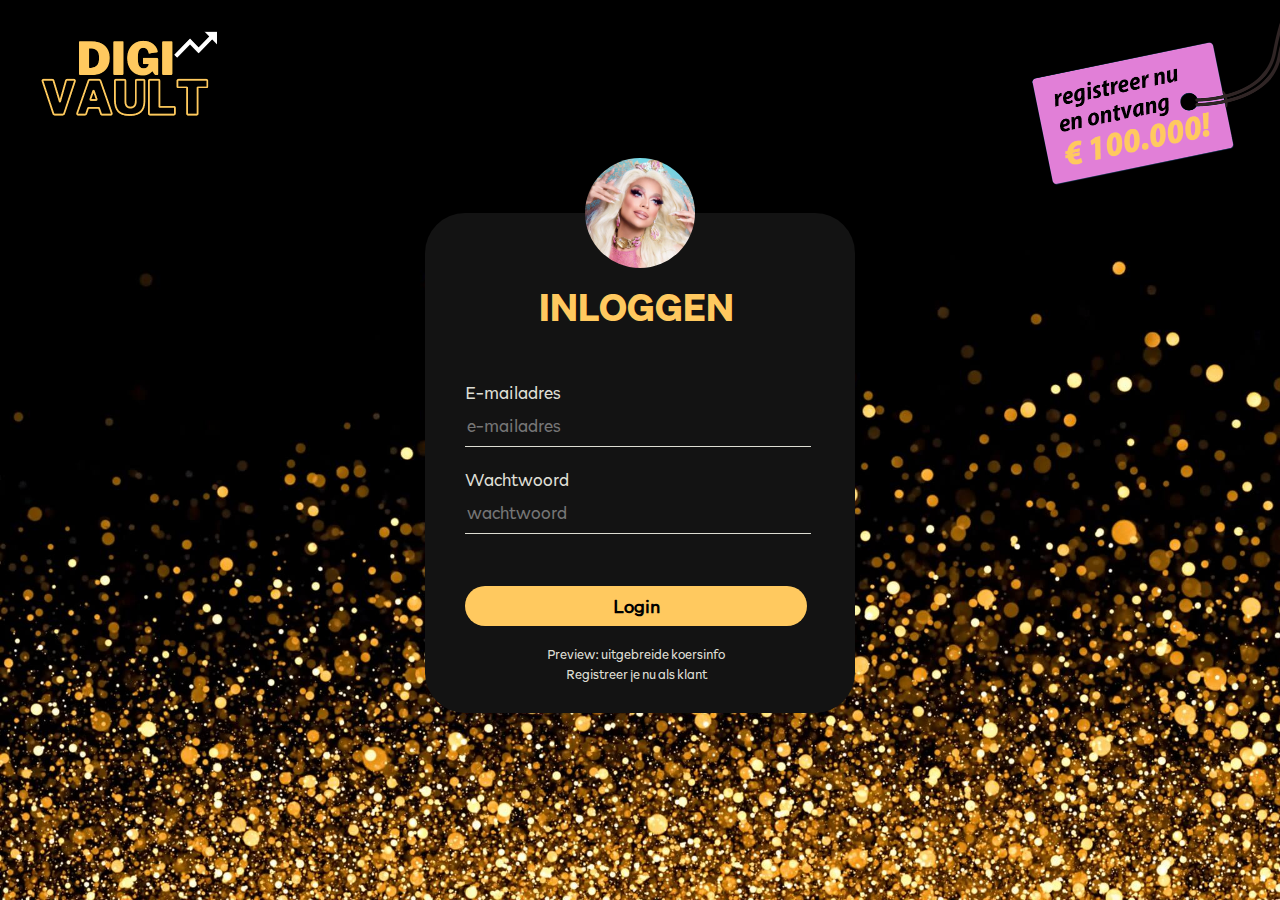
==== commit 06e77626: "Beschikbaar maken koersDiagram als preview, update comments JS." ====
--- a/src/main/resources/static/index.html
+++ b/src/main/resources/static/index.html
@@ -32,7 +32,9 @@
             <input id="wachtwoord_login" name="wachtwoord_login" placeholder="wachtwoord" title="vul je wachtwoord in"
                    required="" type="password">
             <input id="login" name="login" type="submit" value="Login">
-            <a id="naarRegistreren" href="#">registreer je nu als klant</a>
+            <a id="naarKoersInformatie" href="#">Preview: uitgebreide koersinfo</a>
+            <a id="naarRegistreren" href="#">Registreer je nu als klant</a>
+
         </form>
     </div>
 
@@ -68,8 +70,8 @@
                 <input id="email_reg" name="email_reg" placeholder="e-mailadres *" title="vul een geldig e-mailadres in"
                        required="" type="email">
                 <input id="wachtwoord_reg" maxlength="65" minlength="10" name="wachtwoord_reg"
-                       placeholder="wachtwoord *" title="je wachtwoord (10 tot 65 tekens)" required="" type="password">
-                <input id="wachtwoord_check" maxlength="65" minlength="10" name="wachtwoord_check"
+                       placeholder="wachtwoord *" title="je wachtwoord (10 tot 60 tekens)" required="" type="password">
+                <input id="wachtwoord_check" maxlength="60" minlength="10" name="wachtwoord_check"
                        placeholder="wachtwoord (check) *" title="herhaal je wachtwoord" required="" type="password">
                 <p class="registratie schaalbaar">Persoonsgegevens: </p>
                 <input id="voornaam" name="voornaam" placeholder="voornaam *" title="je voornaam" required=""
@@ -100,7 +102,7 @@
             <div class="grid_3">
                 <br>
                 <input id="registreren" name="registreren" type="submit" value="Registreren">
-                <a id="terugNaarLogin" href="#">naar loginpagina</a>
+                <a id="terugNaarLogin" href="#">Terug</a>
             </div>
         </form>
     </div>
--- a/src/main/resources/static/css/style.css
+++ b/src/main/resources/static/css/style.css
@@ -4,7 +4,7 @@
     --divaGoud: #ffc95f;
     --divaRoze: #f27ddd;
     --divaDrop: #131313;
-    --divaIvoor: #fffff0;
+    --divaIvoor: #ddddd3;
     --divaGroen: #44c26e;
     --divaRood: #E34232;
     --divaBrons: #614101;
@@ -96,17 +96,26 @@
     line-height: 20px;
 }
 
-a[id="naarAlleKoersen"] {    /* Aangepaste stijl voor linkje #naarAlleKoersen */
+p[id="naarAlleKoersen"] {    /* Aangepaste stijl voor linkje #naarAlleKoersen */
     display: block;
     font-size: 16px;
     text-align: center;
     margin: 20px auto -30px;
 }
 
-a[id="naarRegistreren"] {    /* Aangepaste stijl voor linkje #naarRegistreren bij loginPagina */
-    color: var(--divaIvoor);
-    display: block;
-    margin-top: -9px;
+a[id="naarRegistreren"] {    /*  Stijl voor linkje #naarRegistreren bij loginPagina */
+    color: var(--divaIvoor);
+    display: block;
+    margin-top: 0px;
+    font-size: 13px;
+    font-weight: lighter;
+    text-align: center;
+}
+
+a[id="naarKoersInformatie"] {    /*  Stijl voor linkje #naarRegistreren bij loginPagina */
+    color: var(--divaIvoor);
+    display: block;
+    margin-top: -7px;
     font-size: 13px;
     font-weight: lighter;
     text-align: center;
@@ -182,7 +191,7 @@
     display: block;
     padding-right: 48px;
     width: 430px;
-    height: 475px;
+    height: 500px;
 }
 
 .registratieLaag {    /* Aanpassingen voor klasse registratieLaag */
@@ -344,11 +353,21 @@
     text-decoration: none;
     display: block;
 }
+.dropdownKoers-content a[class="rodeTekst"] {
+    color: var(--divaRood);
+}
+.dropdownKoers-content a[class="goudenTekst"] {
+    color: var(--divaGoud);
+}
 .dropdownKoers a:hover {
     background-color: #1c1c1c;
 }
 .show {
     display: block;
+}
+
+.rodeTekst {     /* Maakt betreffende tekst uit klasse rood */
+    color: var(--divaRood);
 }
 
 /* ----- ID'S ----- */
@@ -482,7 +501,7 @@
     text-align: center;
 }
 
-#standaardButtonBreedte {    /* Stijl voor een standaardButton */
+#buttonKoersInformatie {    /* Stijl voor een standaardButton */
     margin-top: 40px;
     width: 330px;
     margin-left: auto;
@@ -571,18 +590,22 @@
         height: 750px;
         grid-template-columns: auto;
     }
-    #financieelOverzicht{
+    #financieelOverzicht {
         width: 500px;
         height: 440px;
     }
-    #transactiePagina{
+    #transactiePagina {
         width: 550px;
         margin-top: 100px;
         height: 900px;
     }
+    #koersInformatieLaag {
+        width: 550px;
+    }
     #kopFO {
         font-size: 30px;
     }
+
 }
 
 /* Wijzig elementen bij scherm SMALLER dan 600px */
@@ -592,6 +615,10 @@
         border-radius: 0;
     }
     #loginPagina {
+        width: 100%;
+        border-radius: 0;
+    }
+    .koersInformatieLaag {
         width: 100%;
         border-radius: 0;
     }
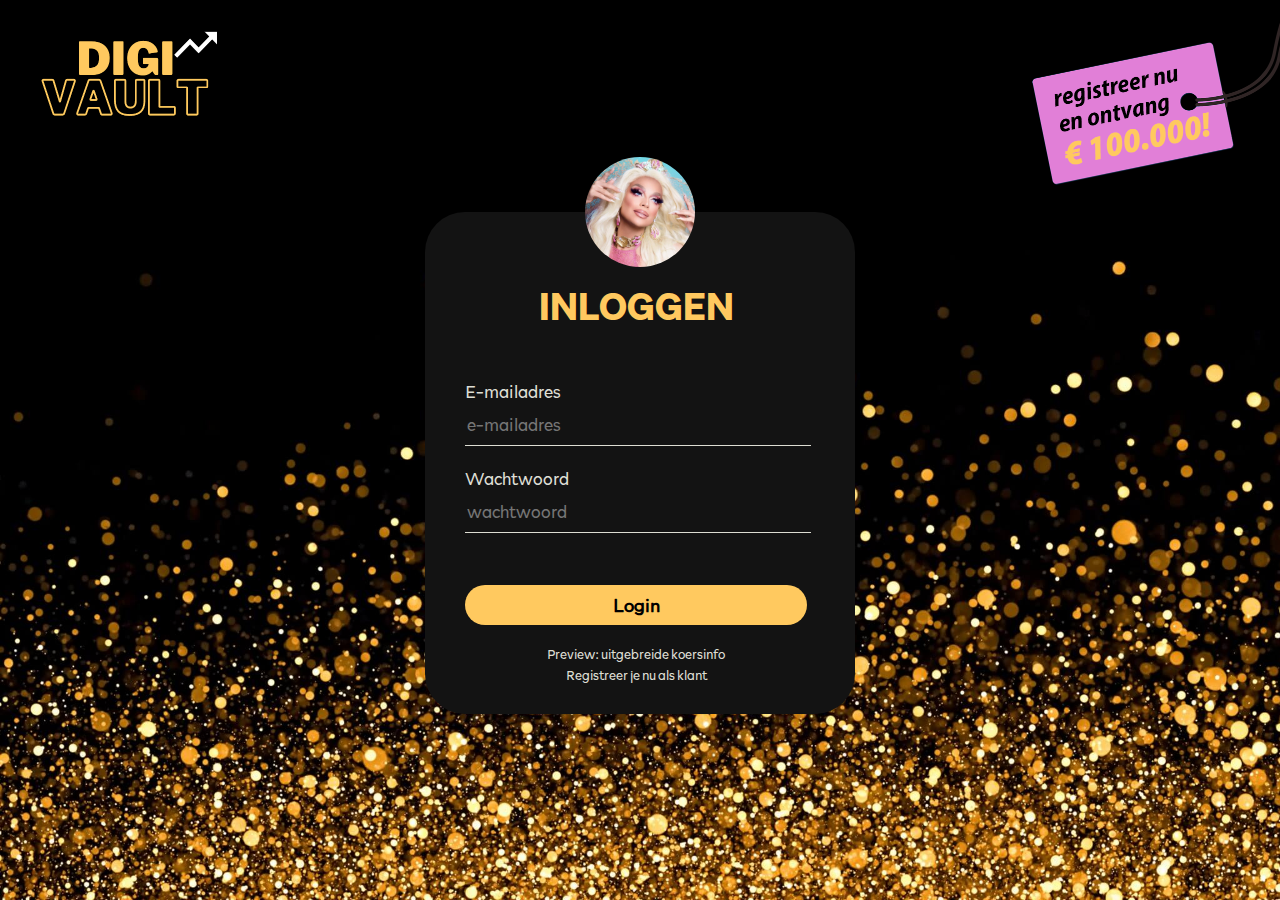
==== commit aef65e25: "Comments en kleine herschikking in style.css." ====
--- a/src/main/resources/static/index.html
+++ b/src/main/resources/static/index.html
@@ -47,11 +47,11 @@
             <input id="email_login1" name="email_login" placeholder="e-mailadres" title="vul je e-mailadres in"
                    required="" type="email">
             <p>nieuw wachtwoord</p>
-            <input id="wachtwoord_nieuw" name="wachtwoord_nieuw" placeholder="nieuw wachtwoord" title="vul je wachtwoord in"
-                   required="" type="password">
+            <input id="wachtwoord_nieuw" name="wachtwoord_nieuw" placeholder="nieuw wachtwoord"
+                   title="vul je wachtwoord in" required="" type="password">
             <p>wachtwoord herhalen</p>
-            <input id="wachtwoord_herhaal" name="wachtwoord_herhaal" placeholder="herhaal wachtwoord" title="vul je wachtwoord in"
-                   required="" type="password">
+            <input id="wachtwoord_herhaal" name="wachtwoord_herhaal" placeholder="herhaal wachtwoord"
+                   title="vul je wachtwoord in" required="" type="password">
             <input id="veranderWachtwoord" name="verander" type="submit" value="Verander!">
             <a id="naarLoginPagina" href="#">Inloggen?</a> <br>
             <a id="naarRegistreren1" href="#">Registreren?</a>
--- a/src/main/resources/static/css/style.css
+++ b/src/main/resources/static/css/style.css
@@ -61,13 +61,6 @@
     font-family: diva, Verdana, sans-serif;
 }
 
-#infoInvullen {    /* Aanpassingen voor informatie #infoInvullen in #registratieLaag*/
-    text-align: center;
-    font-weight: normal;
-    margin-top: -25px;
-    margin-bottom: 40px;
-}
-
 p {    /* Alinea's */
     margin: 0;
     padding: 0;
@@ -106,7 +99,7 @@
 a[id="naarRegistreren"] {    /*  Stijl voor linkje #naarRegistreren bij loginPagina */
     color: var(--divaIvoor);
     display: block;
-    margin-top: 0px;
+    margin-top: 1px;
     font-size: 13px;
     font-weight: lighter;
     text-align: center;
@@ -115,7 +108,7 @@
 a[id="naarKoersInformatie"] {    /*  Stijl voor linkje #naarRegistreren bij loginPagina */
     color: var(--divaIvoor);
     display: block;
-    margin-top: -7px;
+    margin-top: -6px;
     font-size: 13px;
     font-weight: lighter;
     text-align: center;
@@ -191,7 +184,7 @@
     display: block;
     padding-right: 48px;
     width: 430px;
-    height: 500px;
+    height: 502px;
 }
 
 .registratieLaag {    /* Aanpassingen voor klasse registratieLaag */
@@ -236,7 +229,7 @@
     margin-top: 70px;
 }
 
-.financieelOverzichtContainer {    /* Container rondom financieel overzicht, anders valt avatar eraf door scrollbalk*/
+.financieelOverzichtContainer {    /* Container rondom financieel overzicht, anders valt avatar eraf door scrollbalk */
     width: 1000px;
     height: 760px;
 }
@@ -255,7 +248,6 @@
 }
 
 .grid_2 {    /* Standaardstijl voor gebruik grid van 2 grid-cellen */
-    /*padding-left: 45px;*/
     display: grid;
     grid-gap: 12px;
     grid-template-columns: auto auto;
@@ -295,16 +287,16 @@
     border-top-left-radius: 40px;
     border-top-right-radius: 40px;
     position: absolute;
-    top: 0px;
+    top: 0;
     left: calc(50% - 215px);
 }
-.avatarTrans {    /* Aanpassing avatar registratieLaag */
+.avatarTrans {    /* Aanpassing avatar transactieLaag */
     width: 430px;
     height: 350px;
     border-top-left-radius: 40px;
     border-top-right-radius: 40px;
     position: absolute;
-    top: 0px;
+    top: 0;
     left: calc(50% - 215px);
 }
 
@@ -323,14 +315,17 @@
     position: relative;
     margin-left: 175px;
 }
-.dropKoers:hover, .dropKoers:focus {
+
+.dropKoers:hover, .dropKoers:focus {    /* Stijl voor hover bij dropdown in koersDiagram */
     background-color: var(--divaRoze);
 }
-.dropdownKoers {
+
+.dropdownKoers {    /* Stijl voor dropdownKoers-element in koersDiagram */
     position: relative;
     display: inline-block;
 }
-.dropdownKoers-content {
+
+.dropdownKoers-content {    /* Stijl voor dropdownKoers-content in koersDiagram */
     display: none;
     position: absolute;
     margin-top: -25px;
@@ -344,7 +339,8 @@
     overflow: auto;
     z-index: 1;
 }
-.dropdownKoers-content a {
+
+.dropdownKoers-content a {    /* Stijl voor dropdownKoers-element in koersDiagram */
     color: var(--divaIvoor);
     padding: 8px 16px;
     font-size: 15px;
@@ -353,363 +349,20 @@
     text-decoration: none;
     display: block;
 }
-.dropdownKoers-content a[class="rodeTekst"] {
+
+.dropdownKoers-content a[class="rodeTekst"] {     /* Stijl voor dropdownKoers-element in koersDiagram */
     color: var(--divaRood);
 }
-.dropdownKoers-content a[class="goudenTekst"] {
+
+.dropdownKoers-content a[class="goudenTekst"] {    /* Stijl voor dropdownKoers-element in koersDiagram */
     color: var(--divaGoud);
 }
-.dropdownKoers a:hover {
+
+.dropdownKoers a:hover {    /* Stijl voor dropdownKoers-element in koersDiagram */
     background-color: #1c1c1c;
 }
-.show {
-    display: block;
-}
-
-.rodeTekst {     /* Maakt betreffende tekst uit klasse rood */
-    color: var(--divaRood);
-}
-
-/* ----- ID'S ----- */
-
-#logoDigivault {    /* Stijl Digivault-logo */
-    position: fixed;
-    cursor: pointer;
-    top: 15px;
-    width: 250px;
-    height: 127px;
-}
-
-#logoDigivault:hover {    /* Stijl Digivault-logo bij hover */
-    transform: scale(1.03);
-}
-
-#welkomsAanbieding {    /* Stijl registratieLabel */
-    position: fixed;
-    cursor: pointer;
-    top: 20px;
-    right: 0;
-    width: 250px;
-    height: 167px;
-    margin-right: 0px;
-    margin-top: 0px;
-    transition: .3s ease-in-out;
-}
-
-#welkomsAanbieding:hover {    /* Stijl registratieLabel bij hover */
-    opacity: 1;
-    transform: scale(1.08);
-    margin-right: 5px;
-    margin-top: 5px;
-}
-
-#infoInvullenSchaalbaar {    /* Ruimte voor creëren van break in registratieLaag ivm schaalbaarheid */
-    margin-top: -20px;
-    display: none;
-    text-align: center;
-}
-
-#registratieBevestiging {    /* Laag met bevestiging van registratie */
-    margin-top: 0px;
-    font-size: 1.05em;
-    line-height: 1.50em;
-    text-align: center;
-    font-weight: lighter;
-}
-
-#registratieKop {    /* Kop voor begroeting in registratieBevestiging */
-    margin-top: -85px;
-}
-
-#transactieBevestiging {    /* Laag met bevestiging van transactie */
-    margin-top: 0px;
-    font-size: 1.05em;
-    line-height: 2.00em;
-    text-align: center;
-    font-weight: lighter;
-}
-
-
-#divaPlaatsing {    /* Positionering begroeting in financieelOverzicht */
-    color: var(--divaRoze);
-    margin-top: -24px;
-    font-weight: bolder;
-    font-size: 25px;
-    text-align: center;
-}
-
-#ibanPlaatsing {    /* positioneert #iban in financieelOverzicht */
-    margin-top: 7px;
-    text-align: center;
-}
-
-#saldoPlaatsing {    /* positioneert #saldo in financieelOverzicht */
-    text-align: center;
-}
-
-#naarTransactiePagina {    /* Plaatsing Trade-button op financieelOverzicht */
-    margin-left: 40px;
-    margin-top: 470px;
-}
-
-#naarLoginPagina {    /* Positionering uitlogKnop in financieelOverzicht */
-    color: var(--divaIvoor);
-    margin-top: 480px;
-    margin-right: 20px;
-    text-align: right;
-}
-
-.linkjes {
-    text-align: right;
-}
-
-#terug {    /* Positionering terugKnop in transactie */
-    margin-top: 380px;
-    margin-right: 10px;
-}
-
-#uitlog { /* Positionering uitlogKnop in transactie */
-    margin-top: 480px;
-    margin-right: 10px;
-}
-
-#registreren {    /* Positionering loginButton */
-    margin-left: 40px;
-}
-
-#terugNaarLogin {     /* Positionering terugKnop in registratieLaag */
-    color: var(--divaIvoor);
-    margin-top: 40px;
-    text-align: right;
-}
-
-#login {    /* Positionering loginKnop op loginPagina */
-    margin-top: 32px;
-}
-
-#actueleWaarde {    /* Positionering van #actueleWaarde in koersDiagram */
-    margin-top: -5px;
-    margin-bottom: 2px;
-    text-align: center;
-}
-
-#vergrootKoers {     /* Maakt valutawaarde in Koersdiagram groter */
-    margin-bottom: 35px;
-    font-size: 40px;
-    height: 40px;
-    font-weight: bold;
-    text-align: center;
-}
-
-#buttonKoersInformatie {    /* Stijl voor een standaardButton */
-    margin-top: 40px;
-    width: 330px;
-    margin-left: auto;
-    margin-right: auto;
-    display: block;
-}
-
-#foutMeldingRegistratie {    /* Veld voor foutmeldingen in registratieLaag */
-    height: 14px;
-    color: var(--divaRood);
-    top: -34px;
-    margin-bottom: 2px;
-    position: relative;
-    text-align: center;
-}
-
-#foutMeldingLogin {     /* Veld voor foutmeldingen op loginPagina */
-    height: 14px;
-    color: var(--divaRood);
-    top: -35px;
-    margin-bottom: 2px;
-    position: relative;
-    text-align: center;
-}
-
-#foutMeldingTransactie {     /* Veld voor foutmeldingen in transactie */
-    height: 14px;
-    color: var(--divaRood);
-    top: -35px;
-    margin-bottom: 2px;
-    position: relative;
-    text-align: center;
-}
-
-#veelGeld {
-    color: var(--divaRoze);
-    font-weight: bold;
-    font-size: x-large;
-}
-
-#currency {
-    width: 150px;
-    position: absolute;
-    top: 5%;
-    right: 5%;
-}
-
-/* ----- SCRIPTS ----- */
-
-/* Wijzig elementen bij scherm SMALLER dan 1350px */
-@media only screen and (max-width: 1350px) {
-    #registratieLaag {
-        margin-top: 100px;
-    }
-    #financieelOverzichtContainer{
-        margin-top: 100px;
-    }
-    #transactiePagina{
-        margin-top: 100px;
-    }
-
-}
-
-/* Wijzig elementen bij scherm SMALLER dan 1020 */
-@media only screen and (max-width: 1020px) {
-    body {
-        margin-top: 100px;
-    }
-    #grid_registratie {
-        grid-template-columns: auto auto;
-    }
-    #registratieLaag {
-        width: 550px;
-        margin-top: 100px;
-        height: 840px;
-    }
-    .schaalbaar {
-        display: none;
-    }
-    #infoInvullenSchaalbaar {
-        display: block;
-    }
-    #financieelOverzichtContainer {
-        width: 550px;
-        margin-top: 100px;
-        height: 750px;
-        grid-template-columns: auto;
-    }
-    #financieelOverzicht {
-        width: 500px;
-        height: 440px;
-    }
-    #transactiePagina {
-        width: 550px;
-        margin-top: 100px;
-        height: 900px;
-    }
-    #koersInformatieLaag {
-        width: 550px;
-    }
-    #kopFO {
-        font-size: 30px;
-    }
-
-}
-
-/* Wijzig elementen bij scherm SMALLER dan 600px */
-@media only screen and (max-width: 600px) {
-    #registratieLaag {
-        width: 100%;
-        border-radius: 0;
-    }
-    #loginPagina {
-        width: 100%;
-        border-radius: 0;
-    }
-    .koersInformatieLaag {
-        width: 100%;
-        border-radius: 0;
-    }
-    #welkomsAanbieding {
-        display: none;
-    }
-    #financieelOverzichtContainer{
-        width: 100%;
-        border-radius: 0;
-    }
-    #financieelOverzicht{
-        width: 100%;
-        border-radius: 0;
-        height: 350px;
-    }
-    #transactiePagina{
-        width: 100%;
-        border-radius: 0;
-    }
-}
-
-
-/* Wijzig elementen bij scherm LAGER dan 1050px */
-@media only screen and (max-height: 860px) {
-    #financieelOverzichtContainer {
-        margin-top: 40px;
-    }
-}
-
-/* Wijzig elementen bij scherm LAGER dan 1050px */
-@media only screen and (max-height: 800px) {
-    #financieelOverzichtContainer {
-        margin-top: 90px;
-    }
-}
-
-/* Wijzig elementen bij scherm LAGER dan 750px */
-@media only screen and (max-height: 700px) {
-    #registratieLaag {
-        margin-top: 150px;
-    }
-    #financieelOverzichtContainer {
-        margin-top: 150px;
-    }
-    #financieelOverzicht {
-        margin-top: 150px;
-    }
-}
-
-/* Wijzig elementen bij scherm LAGER dan 600px */
-@media only screen and (max-height: 600px) {
-    #logoDigivault, #welkomsAanbieding {
-        display: none;
-    }
-    #financieelOverzichtContainer {
-        margin-top: 190px;
-    }
-}
-
-/* Aanpassing kleur kalendericoon registratieLaag */
-::-webkit-calendar-picker-indicator{
-    filter: invert(1);
-}
-
-/* Aanpassing kleur wachtwoord-iconen registratieLaag */
-::-ms-reveal {
-    filter: invert(1);
-}
-
-/* Aanpassingen voor scrollbar */
-::-webkit-scrollbar {
-    margin-right: -5px;
-    width: 13px;
-    height: 13px;
-}
-::-webkit-scrollbar-track {
-    background: #0d0c0c;
-    border-radius: 5px;
-}
-::-webkit-scrollbar-thumb {
-    border-radius: 100px;
-    background: #303030;
-    height: 30px;
-    border: 6px solid #1b1b1b;
-}
-::-webkit-scrollbar-thumb:hover {
-    background: #222;
-    background: var(--divaBrons);
-}
-
-.dropdown_assets {
+
+.dropdown_assets {    /* Stijl voor dropdownAssets */
     background-color: var(--divaGoud);
     color: black;
     font-size: 17px;
@@ -723,6 +376,354 @@
     height: 30px;
 }
 
+.show {    /* Stijl voor vertonen dropdownKoers-element */
+    display: block;
+}
+
+.linkjes {    /* Stijl voor linkjes in transactie */
+    text-align: right;
+}
+
+/* ----- ID'S ----- */
+
+#logoDigivault {    /* Stijl Digivault-logo */
+    position: fixed;
+    cursor: pointer;
+    top: 15px;
+    width: 250px;
+    height: 127px;
+}
+
+#logoDigivault:hover {    /* Stijl Digivault-logo bij hover */
+    transform: scale(1.03);
+}
+
+#welkomsAanbieding {    /* Stijl registratieLabel */
+    position: fixed;
+    cursor: pointer;
+    top: 20px;
+    right: 0;
+    width: 250px;
+    height: 167px;
+    margin-right: 0;
+    margin-top: 0;
+    transition: .3s ease-in-out;
+}
+
+#welkomsAanbieding:hover {    /* Stijl registratieLabel bij hover */
+    opacity: 1;
+    transform: scale(1.08);
+    margin-right: 5px;
+    margin-top: 5px;
+}
+
+#infoInvullen {    /* Aanpassingen voor informatie #infoInvullen in #registratieLaag*/
+    text-align: center;
+    font-weight: normal;
+    margin-top: -25px;
+    margin-bottom: 40px;
+}
+
+#infoInvullenSchaalbaar {    /* Ruimte voor creëren van break in registratieLaag ivm schaalbaarheid */
+    margin-top: -20px;
+    display: none;
+    text-align: center;
+}
+
+#registratieBevestiging {    /* Laag met bevestiging van registratie */
+    margin-top: 0;
+    font-size: 1.05em;
+    line-height: 1.50em;
+    text-align: center;
+    font-weight: lighter;
+}
+
+#registratieKop {    /* Kop voor begroeting in registratieBevestiging */
+    margin-top: -85px;
+}
+
+#transactieBevestiging {    /* Laag met bevestiging van transactie */
+    margin-top: 0;
+    font-size: 1.05em;
+    line-height: 2.00em;
+    text-align: center;
+    font-weight: lighter;
+}
+
+#divaPlaatsing {    /* Positionering begroeting in financieelOverzicht */
+    color: var(--divaRoze);
+    margin-top: -24px;
+    font-weight: bolder;
+    font-size: 25px;
+    text-align: center;
+}
+
+#ibanPlaatsing {    /* positioneert #iban in financieelOverzicht */
+    margin-top: 7px;
+    text-align: center;
+}
+
+#saldoPlaatsing {    /* positioneert #saldo in financieelOverzicht */
+    text-align: center;
+}
+
+#naarTransactiePagina {    /* Plaatsing Trade-button op financieelOverzicht */
+    margin-left: 40px;
+    margin-top: 470px;
+}
+
+#naarLoginPagina {    /* Positionering uitlogKnop in financieelOverzicht */
+    color: var(--divaIvoor);
+    margin-top: 480px;
+    margin-right: 20px;
+    text-align: right;
+}
+
+#terug {    /* Positionering terugKnop in transactie */
+    margin-top: 380px;
+    margin-right: 10px;
+}
+
+#uitlog { /* Positionering uitlogKnop in transactie */
+    margin-top: 480px;
+    margin-right: 10px;
+}
+
+#registreren {    /* Positionering loginButton */
+    margin-left: 40px;
+}
+
+#terugNaarLogin {     /* Positionering terugKnop in registratieLaag */
+    color: var(--divaIvoor);
+    margin-top: 40px;
+    text-align: right;
+}
+
+#login {    /* Positionering loginKnop op loginPagina */
+    margin-top: 32px;
+}
+
+#actueleWaarde {    /* Positionering van #actueleWaarde in koersDiagram */
+    margin-top: -5px;
+    margin-bottom: 2px;
+    text-align: center;
+}
+
+#vergrootKoers {     /* Maakt valutawaarde in Koersdiagram groter */
+    margin-bottom: 35px;
+    font-size: 40px;
+    height: 40px;
+    font-weight: bold;
+    text-align: center;
+}
+
+#buttonKoersInformatie {    /* Stijl voor een standaardButton */
+    margin-top: 40px;
+    width: 330px;
+    margin-left: auto;
+    margin-right: auto;
+    display: block;
+}
+
+#foutMeldingRegistratie {    /* Veld voor foutmeldingen in registratieLaag */
+    height: 14px;
+    color: var(--divaRood);
+    top: -34px;
+    margin-bottom: 2px;
+    position: relative;
+    text-align: center;
+}
+
+#foutMeldingLogin {     /* Veld voor foutmeldingen op loginPagina */
+    height: 14px;
+    color: var(--divaRood);
+    top: -35px;
+    margin-bottom: 2px;
+    position: relative;
+    text-align: center;
+}
+
+#foutMeldingTransactie {     /* Veld voor foutmeldingen in transactie */
+    height: 14px;
+    color: var(--divaRood);
+    top: -35px;
+    margin-bottom: 2px;
+    position: relative;
+    text-align: center;
+}
+
+#veelGeld {
+    color: var(--divaRoze);
+    font-weight: bold;
+    font-size: x-large;
+}
+
+#currency {
+    width: 150px;
+    position: absolute;
+    top: 5%;
+    right: 5%;
+}
+
+/* ----- SCRIPTS ----- */
+
+/* Wijzig elementen bij scherm SMALLER dan 1350px */
+@media only screen and (max-width: 1350px) {
+    #registratieLaag {
+        margin-top: 100px;
+    }
+    #financieelOverzichtContainer{
+        margin-top: 100px;
+    }
+    #transactiePagina{
+        margin-top: 100px;
+    }
+
+}
+
+/* Wijzig elementen bij scherm SMALLER dan 1020 */
+@media only screen and (max-width: 1020px) {
+    body {
+        margin-top: 100px;
+    }
+    #grid_registratie {
+        grid-template-columns: auto auto;
+    }
+    #registratieLaag {
+        width: 550px;
+        margin-top: 100px;
+        height: 840px;
+    }
+    .schaalbaar {
+        display: none;
+    }
+    #infoInvullenSchaalbaar {
+        display: block;
+    }
+    #financieelOverzichtContainer {
+        width: 550px;
+        margin-top: 100px;
+        height: 750px;
+        grid-template-columns: auto;
+    }
+    #financieelOverzicht {
+        width: 500px;
+        height: 440px;
+    }
+    #transactiePagina {
+        width: 550px;
+        margin-top: 100px;
+        height: 900px;
+    }
+    #koersInformatieLaag {
+        width: 550px;
+    }
+    #kopFO {
+        font-size: 30px;
+    }
+
+}
+
+/* Wijzig elementen bij scherm SMALLER dan 600px */
+@media only screen and (max-width: 600px) {
+    #registratieLaag {
+        width: 100%;
+        border-radius: 0;
+    }
+    #loginPagina {
+        width: 100%;
+        border-radius: 0;
+    }
+    .koersInformatieLaag {
+        width: 100%;
+        border-radius: 0;
+    }
+    #welkomsAanbieding {
+        display: none;
+    }
+    #financieelOverzichtContainer{
+        width: 100%;
+        border-radius: 0;
+    }
+    #financieelOverzicht{
+        width: 100%;
+        border-radius: 0;
+        height: 350px;
+    }
+    #transactiePagina{
+        width: 100%;
+        border-radius: 0;
+    }
+}
+
+/* Wijzig elementen bij scherm LAGER dan 1050px */
+@media only screen and (max-height: 860px) {
+    #financieelOverzichtContainer {
+        margin-top: 40px;
+    }
+}
+
+/* Wijzig elementen bij scherm LAGER dan 1050px */
+@media only screen and (max-height: 800px) {
+    #financieelOverzichtContainer {
+        margin-top: 90px;
+    }
+}
+
+/* Wijzig elementen bij scherm LAGER dan 750px */
+@media only screen and (max-height: 700px) {
+    #registratieLaag {
+        margin-top: 150px;
+    }
+    #financieelOverzichtContainer {
+        margin-top: 150px;
+    }
+    #financieelOverzicht {
+        margin-top: 150px;
+    }
+}
+
+/* Wijzig elementen bij scherm LAGER dan 600px */
+@media only screen and (max-height: 600px) {
+    #logoDigivault, #welkomsAanbieding {
+        display: none;
+    }
+    #financieelOverzichtContainer {
+        margin-top: 190px;
+    }
+}
+
+/* Aanpassing kleur kalendericoon registratieLaag */
+::-webkit-calendar-picker-indicator{
+    filter: invert(1);
+}
+
+/* Aanpassing kleur wachtwoord-iconen registratieLaag */
+::-ms-reveal {
+    filter: invert(1);
+}
+
+/* Algemene stijl voor scrollbars */
+::-webkit-scrollbar {
+    margin-right: -5px;
+    width: 13px;
+    height: 13px;
+}
+::-webkit-scrollbar-track {
+    background: #0d0c0c;
+    border-radius: 5px;
+}
+::-webkit-scrollbar-thumb {
+    border-radius: 100px;
+    background: #303030;
+    height: 30px;
+    border: 6px solid #1b1b1b;
+}
+::-webkit-scrollbar-thumb:hover {
+    background: #222;
+    background: var(--divaBrons);
+}
+
 /* ----- TABLES ----- */
 table {
     width: 820px;
